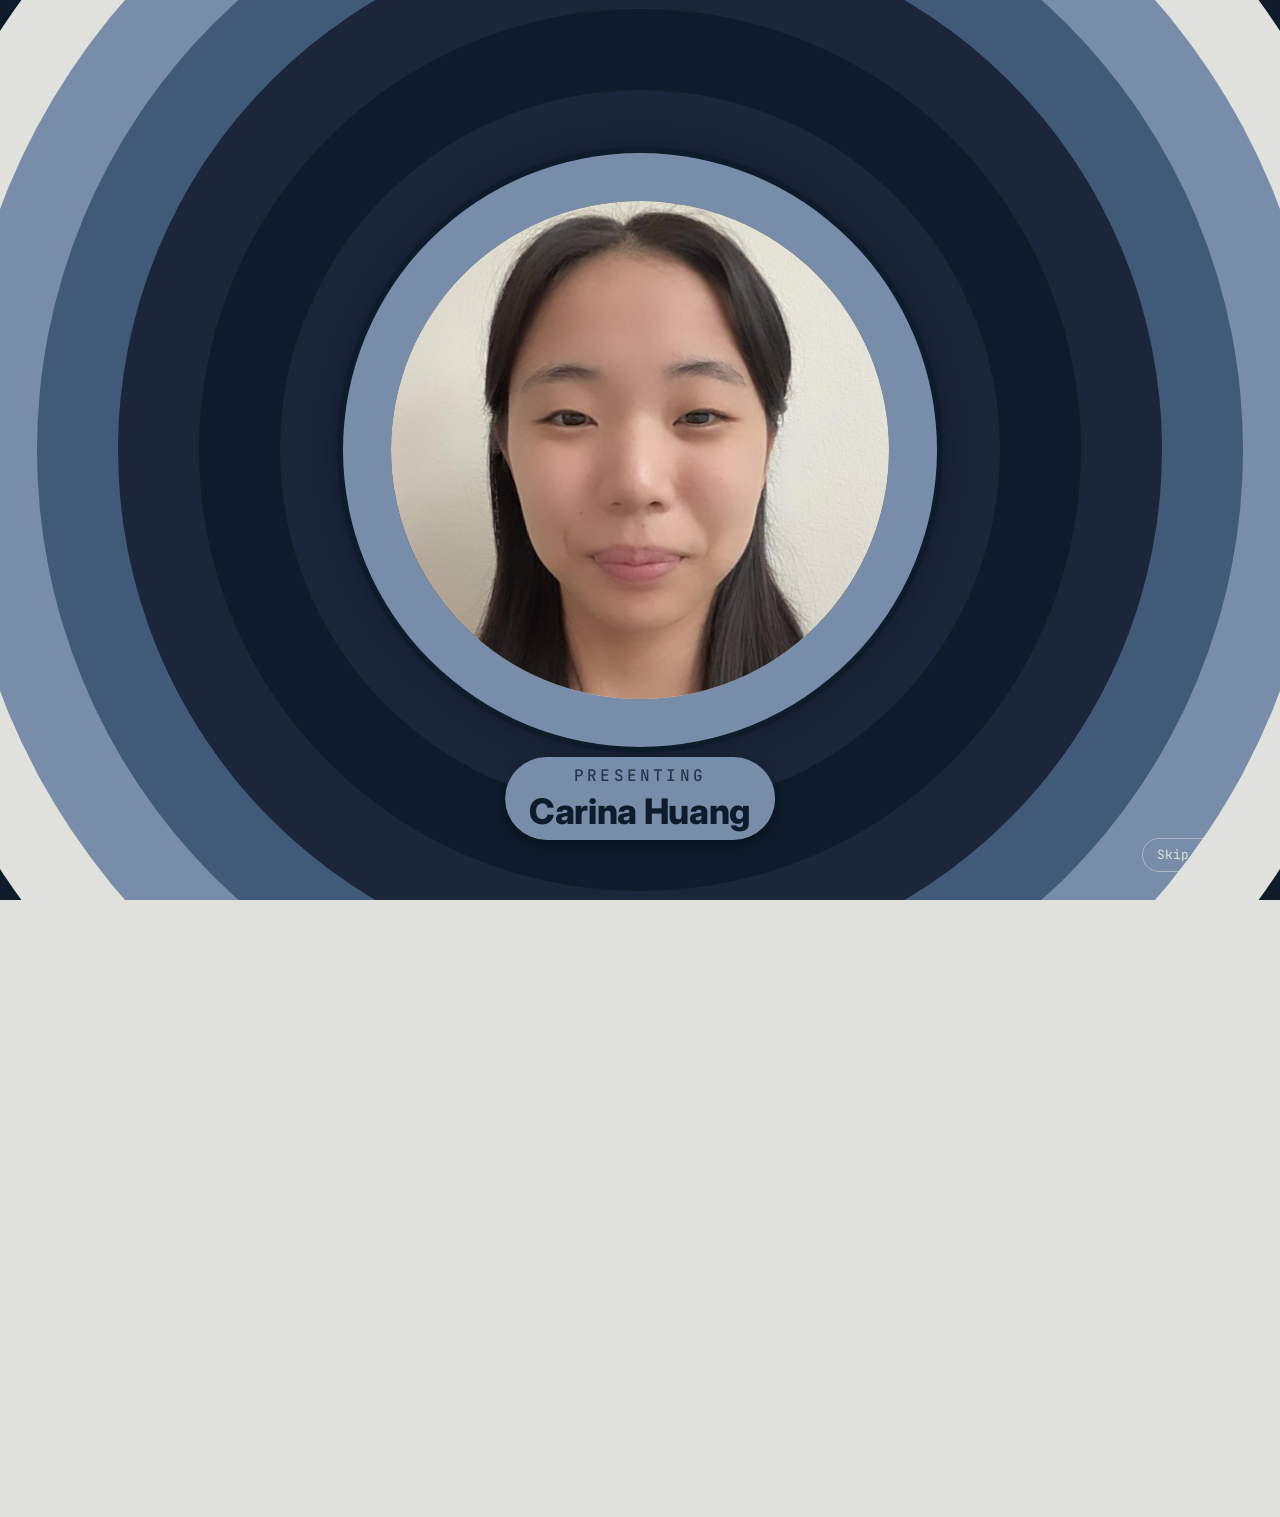
==== index.html @ cc6ed339 "updated content" ====
<!doctype html>
<html lang="en">
<head>
  <meta charset="UTF-8" />
  <meta name="viewport" content="width=device-width, initial-scale=1.0" />
  <title>Carina Huang - Portfolio</title>
  <meta name="description" content="Personal site of Your Name." />

  <!-- Display (intro banner only): Bungee · Body & site headings: Inter · Utility: JetBrains Mono -->
  <link rel="preconnect" href="https://fonts.googleapis.com" />
  <link rel="preconnect" href="https://fonts.gstatic.com" crossorigin />
  <link
    href="https://fonts.googleapis.com/css2?family=Bungee&family=Inter:wght@400;500;600;700;800&family=JetBrains+Mono:wght@400;500&display=swap"
    rel="stylesheet"
  />

  <link rel="stylesheet" href="style.css" />
</head>
<body>

  <!-- ============================================================
       INTRO: concentric "bullseye" rings converge on a center
       circle, your photo appears inside it, then the whole thing
       irises open into the site underneath.
       ============================================================ -->
  <div id="intro" class="intro" role="presentation">
    <div class="zoom-stage">
      <div class="rings" aria-hidden="true">
        <span class="ring ring--extra-8"></span>
        <span class="ring ring--extra-7"></span>
        <span class="ring ring--extra-6"></span>
        <span class="ring ring--extra-5"></span>
        <span class="ring ring--extra-4"></span>
        <span class="ring ring--extra-3"></span>
        <span class="ring ring--extra-2"></span>
        <span class="ring ring--extra-1"></span>
        <span class="ring ring--6"></span>
        <span class="ring ring--5"></span>
        <span class="ring ring--4"></span>
        <span class="ring ring--3"></span>
        <span class="ring ring--2"></span>
        <span class="ring ring--1"></span>

        <span class="ring ring--center">
          <span class="face-frame">
            <!-- Replace src with your own photo (square image works best).
                 If it fails to load, a placeholder silhouette shows instead. -->
            <img
              class="face-photo"
              src="images/photocard.jpg"
              alt="Portrait of Carina Huang"
              onerror="this.style.display='none'"
            />
          </span>
        </span>

        <div class="intro-banner">
          <p class="intro-eyebrow">Presenting</p>
          <h1 class="intro-name">Carina&nbsp;Huang</h1>
        </div>
      </div>
    </div>

    <button type="button" id="skipIntro" class="intro-skip">Skip intro</button>
  </div>

  <!-- ============================================================
       SITE: swap in your real content below.
       ============================================================ -->
  <main id="site" class="site" inert>

    <div class="header-wrap">
      <div class="starfield" aria-hidden="true"></div>

      <header class="nav">
        <span class="nav-mark">CH</span>
        <nav aria-label="Primary">
          <a href="#about">About</a>
          <a href="#skills">Skills</a>
          <a href="#hobbies">Hobbies</a>
          <a href="#links">Links</a>
        </nav>
      </header>

      <section class="hero">
        <p class="hero-eyebrow">Hi, I'm</p>
        <h1 class="hero-name">Carina Huang</h1>
        <p class="hero-tagline">Software developer by profession, badminton player by passion</p>
      </section>
    </div>

    <section id="about" class="about">
      <h2 class="section-title">About</h2>
      <p>
        I'm Carina Huang, born and raised in California to immigrant parents whose hard work and sacrifice continue to 
        drive everything I do. Following in the footsteps of my two older sisters, I'm determined to make their efforts 
        worth it.
      </p>
      <p>
        I'm drawn to computer science for the problem solving, that moment when code finally clicks after hours of 
        debugging, and the satisfaction of building something from nothing. It's a field that constantly teaches me not 
        just technical skills, but patience and resilience, and I'm always looking for hands on experience and new 
        opportunities to keep growing.
      </p>
    </section>

    <section id="skills" class="skills">
      <h2 class="section-title">Technical Skills</h2>
      <div class="card-grid">
        <article class="card">
          <h3>Programming</h3>
          <p>Python, Java, JavaScript C, HTML, CSS</p>
        </article>
        <article class="card">
          <h3>Frameworks &amp; Tools</h3>
          <p> Microsoft 365, VS Code, Git, GitHub, Figma</p>
        </article>
        <article class="card">
          <h3>Technical</h3>
          <p>UI/UX, Systems Programming (Command Prompt), Data Structures and Algorithms, AI-assisted development</p>
        </article>
      </div>
    </section>

    <section id="hobbies" class="hobbies">
      <h2 class="section-title">Hobbies</h2>
      <div class="card-grid">
        <article class="card">
          <h3>Badminton</h3>
          <p>12+ years on the court; once ranked nationally, still love the game</p>
        </article>
        <article class="card">
          <h3>Fitness</h3>
          <p>Lifting, sweating, and slowly becoming the strongest version of myself</p>
        </article>
        <article class="card">
          <h3>Video Games</h3>
          <p>My go-to way to unwind and stay connected with friends</p>
        </article>
        <article class="card">
          <h3>Food</h3>
          <p>Always down to try the spot with the line out the door</p>
        </article>
      </div>
    </section>

    <section id="links" class="links">
      <h2 class="section-title">Links</h2>
      <div class="contact-links">
        <a href="links/Carina Huang Resume.pdf" target="_blank" rel="noopener noreferrer">Resume</a>
        <a href="https://www.linkedin.com/in/carina-huang-32978a382/" target="_blank" rel="noopener noreferrer">LinkedIn</a>
        <a href="https://github.com/carinajhh" target="_blank" rel="noopener noreferrer">GitHub</a>
        <a href="mailto:carinahuang06@gmail.com">carinahuang06@gmail.com</a>
      </div>
    </section>

    <footer class="site-footer">
      <span>&copy; 2026 Carina Huang</span>
      <button type="button" id="replayIntro" class="replay-btn">Watch the intro again</button>
    </footer>

  </main>

  <script src="script.js"></script>
</body>
</html>
---- style.css ----
/* =================================================================
   TOKENS
   ================================================================= */
:root {
  /* palette 1 — ink black to alabaster grey */
  --paper: #e0e1dd;
  --ink: #0d1b2a;
  --navy: #1b263b;
  --cream-ring: #e0e1dd;
  --marquee-red: #415a77;
  --gold: #778da9;
  --gold-bright: #778da9;
  --teal: #415a77;
  --teal-dim: #1b263b;

  /* type */
  --font-display: "Bungee", system-ui, sans-serif;
  --font-body: "Inter", system-ui, -apple-system, sans-serif;
  --font-mono: "JetBrains Mono", ui-monospace, monospace;

  /* motion */
  --ease-pop: cubic-bezier(0.22, 1.4, 0.36, 1);
  --ease-smooth: cubic-bezier(0.65, 0, 0.35, 1);
  --ease-zoom: cubic-bezier(0.13, 0.7, 0.1, 1);

  /* intro sizing */
  --rings-box: 98vmin;
  --photo-size: clamp(360px, 66vmin, 640px);
}

* {
  box-sizing: border-box;
}

html {
  scroll-behavior: smooth;
}

body {
  margin: 0;
  background: var(--paper);
  color: var(--ink);
  font-family: var(--font-body);
}

a {
  color: var(--teal);
}

a:focus-visible,
button:focus-visible {
  outline: 3px solid var(--gold-bright);
  outline-offset: 3px;
}

/* =================================================================
   INTRO — concentric rings converge, then iris-wipe into the site
   ================================================================= */
.intro {
  position: fixed;
  inset: 0;
  z-index: 100;
  display: flex;
  align-items: center;
  justify-content: center;
  background: var(--ink);
  overflow: hidden;
}

.rings {
  position: relative;
  width: var(--rings-box);
  height: var(--rings-box);
  display: flex;
  align-items: center;
  justify-content: center;
}

.ring {
  position: absolute;
  border-radius: 50%;
}

/* six rings, largest to smallest, cycling through all five palette
   colors rather than alternating just two. Sized in vmin (not vmax)
   so the outer ring always stays fully inscribed in the viewport,
   on any aspect ratio. */
.ring--6 { width: var(--rings-box); height: var(--rings-box); background: var(--ink); }
.ring--5 { width: 80vmin; height: 80vmin; background: var(--navy); }
.ring--4 { width: 62vmin; height: 62vmin; background: var(--marquee-red); }
.ring--3 { width: 44vmin; height: 44vmin; background: var(--gold); }
.ring--2 { width: 27vmin; height: 27vmin; background: var(--paper); }
.ring--1 { width: 15vmin; height: 15vmin; background: var(--ink); }

/* extra rings, growing outward beyond ring--6 — hidden until the
   main zoom lands, then pop in one after another moving further and
   further out until they reach the edges of the screen, each with
   the bouncy overshoot from the original design */
.ring--extra-1 { width: 116vmin; height: 116vmin; background: var(--navy); }
.ring--extra-2 { width: 134vmin; height: 134vmin; background: var(--marquee-red); }
.ring--extra-3 { width: 152vmin; height: 152vmin; background: var(--gold); }
.ring--extra-4 { width: 170vmin; height: 170vmin; background: var(--paper); }
.ring--extra-5 { width: 188vmin; height: 188vmin; background: var(--ink); }
.ring--extra-6 { width: 206vmin; height: 206vmin; background: var(--navy); }
.ring--extra-7 { width: 224vmin; height: 224vmin; background: var(--marquee-red); }
.ring--extra-8 { width: 242vmin; height: 242vmin; background: var(--gold); }

.ring--extra-1,
.ring--extra-2,
.ring--extra-3,
.ring--extra-4,
.ring--extra-5,
.ring--extra-6,
.ring--extra-7,
.ring--extra-8 {
  transform: scale(0);
  opacity: 0;
}

.intro.is-playing .ring--extra-1 { animation: ring-pop 0.5s var(--ease-pop) forwards; animation-delay: 1.2s; }
.intro.is-playing .ring--extra-2 { animation: ring-pop 0.5s var(--ease-pop) forwards; animation-delay: 1.35s; }
.intro.is-playing .ring--extra-3 { animation: ring-pop 0.5s var(--ease-pop) forwards; animation-delay: 1.5s; }
.intro.is-playing .ring--extra-4 { animation: ring-pop 0.5s var(--ease-pop) forwards; animation-delay: 1.65s; }
.intro.is-playing .ring--extra-5 { animation: ring-pop 0.5s var(--ease-pop) forwards; animation-delay: 1.8s; }
.intro.is-playing .ring--extra-6 { animation: ring-pop 0.5s var(--ease-pop) forwards; animation-delay: 1.95s; }
.intro.is-playing .ring--extra-7 { animation: ring-pop 0.5s var(--ease-pop) forwards; animation-delay: 2.1s; }
.intro.is-playing .ring--extra-8 { animation: ring-pop 0.5s var(--ease-pop) forwards; animation-delay: 2.25s; }

@keyframes ring-pop {
  0%   { transform: scale(0);    opacity: 0; }
  60%  { transform: scale(1.06); opacity: 1; }
  100% { transform: scale(1);    opacity: 1; }
}

.ring--center {
  width: var(--photo-size);
  height: var(--photo-size);
  background: var(--gold);
  display: flex;
  align-items: center;
  justify-content: center;
  box-shadow: 0 0 0 6px var(--ink), 0 0 40px rgba(0, 0, 0, 0.4);
}

.face-frame {
  width: 84%;
  height: 84%;
  border-radius: 50%;
  overflow: hidden;
  background: var(--navy);
  display: flex;
  align-items: center;
  justify-content: center;
  /* fallback silhouette, shown if the photo fails to load */
  background-image: radial-gradient(circle at 50% 38%, var(--paper) 0 15%, transparent 16%),
    radial-gradient(ellipse 34% 22% at 50% 92%, var(--paper) 0 100%, transparent 100%);
  background-repeat: no-repeat;
}

.face-photo {
  width: 100%;
  height: 100%;
  object-fit: cover;
  object-position: 50% 0%;
}

/* the whole stage — rings, photo, and text — zooms in together as
   one rigid unit, like the Warner Bros. shield: it grows slowly at
   first, then rushes toward the viewer with accelerating speed, and
   comes to a clean, decisive stop — no bounce, no overshoot. */
.zoom-stage {
  position: relative;
  z-index: 1;
  transform: scale(0.01);
  opacity: 0;
}

.intro.is-playing .zoom-stage {
  animation: stage-zoom 1.2s linear forwards;
}

@keyframes stage-zoom {
  0%   { transform: scale(0.01); opacity: 0; }
  8%   { opacity: 1; }
  45%  { transform: scale(0.06); }
  70%  { transform: scale(0.22); }
  85%  { transform: scale(0.55); }
  95%  { transform: scale(0.92); }
  100% { transform: scale(1); opacity: 1; }
}

.intro-banner {
  position: absolute;
  top: calc(50% + (var(--photo-size) / 2) + 0.6rem);
  left: 50%;
  transform: translateX(-50%);
  z-index: 2;
  text-align: center;
  white-space: nowrap;
  background: var(--gold);
  padding: 0.55em 1.5em;
  border-radius: 999px;
  box-shadow: 0 4px 14px rgba(0, 0, 0, 0.35);
}

.intro-eyebrow {
  margin: 0 0 0.2em;
  font-family: var(--font-mono);
  font-weight: 500;
  font-size: 1rem;
  letter-spacing: 0.2em;
  text-transform: uppercase;
  color: var(--ink);
  opacity: 0.75;
}

.intro-name {
  margin: 0;
  font-family: var(--font-body);
  font-weight: 800;
  font-size: clamp(1.3rem, 3.8vw, 2.2rem);
  color: var(--ink);
  letter-spacing: -0.01em;
}

.intro-skip {
  position: absolute;
  bottom: 1.75rem;
  right: 1.75rem;
  z-index: 3;
  padding: 0.6em 1.1em;
  background: transparent;
  border: 1px solid rgba(224, 225, 221, 0.5);
  border-radius: 999px;
  color: var(--paper);
  font-family: var(--font-mono);
  font-size: 0.8rem;
  cursor: pointer;
}

.intro-skip:hover {
  border-color: var(--paper);
}

/* the exit: whole intro stage scales up and fades, revealing the
   iris-wiped site beneath it */
.intro.is-exiting {
  animation: intro-exit 0.7s var(--ease-smooth) forwards;
  pointer-events: none;
}

@keyframes intro-exit {
  0%   { opacity: 1; transform: scale(1); }
  100% { opacity: 0; transform: scale(1.15); }
}

.intro.is-done {
  display: none;
}

/* =================================================================
   SITE — revealed via circular clip-path in sync with the intro exit
   ================================================================= */
.site {
  position: relative;
  z-index: 1;
  clip-path: circle(0% at 50% 50%);
}

.site.is-revealed {
  clip-path: circle(150% at 50% 50%);
  transition: clip-path 0.9s var(--ease-smooth);
}

.header-wrap {
  position: relative;
  overflow: hidden;
  display: flex;
  flex-direction: column;
}

.nav {
  display: flex;
  align-items: center;
  justify-content: space-between;
  padding: 1.5rem clamp(1.25rem, 5vw, 4rem);
}

.nav-mark {
  font-family: var(--font-display);
  font-size: 1rem;
  color: var(--navy);
}

.nav nav {
  display: flex;
  gap: 1.75rem;
}

.nav a {
  color: var(--ink);
  text-decoration: none;
  font-family: var(--font-mono);
  font-size: 0.85rem;
  letter-spacing: 0.04em;
}

.nav a:hover {
  color: var(--teal);
  text-decoration: underline;
}

.hero {
  flex: 1;
  display: flex;
  flex-direction: column;
  justify-content: center;
  padding: 2rem clamp(1.25rem, 5vw, 4rem) 4rem;
  max-width: 46rem;
}

.hero-eyebrow {
  margin: 0 0 0.25em;
  font-family: var(--font-mono);
  font-size: 0.85rem;
  letter-spacing: 0.25em;
  text-transform: uppercase;
  color: var(--teal);
}

.hero-name {
  margin: 0 0 0.3em;
  font-family: var(--font-body);
  font-weight: 800;
  letter-spacing: -0.02em;
  font-size: clamp(2.2rem, 7vw, 4rem);
  line-height: 1.05;
  color: var(--ink);
}

.hero-tagline {
  margin: 0;
  font-size: 1.15rem;
  color: var(--ink);
  opacity: 0.85;
  border-left: 3px solid var(--gold);
  padding-left: 0.85rem;
}

.section-title {
  font-family: var(--font-body);
  font-weight: 700;
  letter-spacing: -0.01em;
  font-size: 1.4rem;
  margin: 0 0 1.25rem;
}

.links .section-title { color: var(--navy); }
.skills .section-title { color: var(--marquee-red); }
.about .section-title { color: var(--gold); }
.hobbies .section-title { color: var(--navy); }

.links,
.skills,
.about,
.hobbies {
  padding: 3rem clamp(1.25rem, 5vw, 4rem);
  border-top: 1px solid rgba(13, 27, 42, 0.1);
}

.card-grid {
  display: grid;
  grid-template-columns: repeat(auto-fit, minmax(220px, 1fr));
  gap: 1.25rem;
}

.card {
  padding: 1.5rem;
  background: var(--paper);
  border: 1px solid rgba(13, 27, 42, 0.1);
  border-top: 3px solid var(--navy);
  border-radius: 0.5rem;
}

.card:nth-child(2) { border-top-color: var(--marquee-red); }
.card:nth-child(3) { border-top-color: var(--gold); }

.card h3 {
  margin: 0 0 0.5em;
  font-family: var(--font-body);
  font-weight: 600;
}

.card p {
  margin: 0;
  font-size: 0.95rem;
  opacity: 0.8;
}

.about p {
  max-width: 42rem;
  font-size: 1.05rem;
  line-height: 1.6;
}

.contact-links {
  display: flex;
  flex-wrap: wrap;
  gap: 1.5rem;
  font-family: var(--font-mono);
  font-size: 0.95rem;
}

.site-footer {
  display: flex;
  align-items: center;
  justify-content: space-between;
  padding: 1.5rem clamp(1.25rem, 5vw, 4rem) 2.5rem;
  font-family: var(--font-mono);
  font-size: 0.8rem;
  opacity: 0.7;
}

/* subtle twinkling accent behind the header/hero area only —
   absolutely positioned within .header-wrap (not fixed to the
   viewport), so it stays confined to that section and scrolls away
   with it, rather than following the rest of the page */
.starfield {
  position: absolute;
  inset: 0;
  pointer-events: none;
  overflow: hidden;
  z-index: -1;
  -webkit-mask-image: linear-gradient(
    to bottom,
    transparent 0%,
    black 8%,
    black 88%,
    transparent 100%
  );
  mask-image: linear-gradient(
    to bottom,
    transparent 0%,
    black 8%,
    black 88%,
    transparent 100%
  );
}

.star {
  position: absolute;
  clip-path: polygon(
    50% 0%, 63% 38%, 100% 50%, 63% 62%,
    50% 100%, 38% 62%, 0% 50%, 38% 38%
  );
  animation: twinkle 3.4s ease-in-out infinite;
}

@keyframes twinkle {
  0%, 100% { opacity: 0.12; transform: scale(0.75); }
  50%      { opacity: 0.85; transform: scale(1.15); }
}

@media (prefers-reduced-motion: reduce) {
  .star {
    animation: none;
    opacity: 0.35;
  }
}

.replay-btn {
  background: none;
  border: 1px solid rgba(13, 27, 42, 0.3);
  border-radius: 999px;
  padding: 0.5em 1em;
  font-family: var(--font-mono);
  font-size: 0.75rem;
  cursor: pointer;
  color: var(--ink);
}

.replay-btn:hover {
  border-color: var(--teal);
  color: var(--teal);
}

/* =================================================================
   MOTION-REDUCED / SMALL SCREENS
   ================================================================= */
@media (prefers-reduced-motion: reduce) {
  .intro,
  .zoom-stage,
  .site {
    animation: none !important;
    transition: none !important;
  }

  .zoom-stage {
    transform: scale(1);
    opacity: 1;
  }
}

@media (max-width: 480px) {
  .intro-skip {
    bottom: 1rem;
    right: 1rem;
  }
}
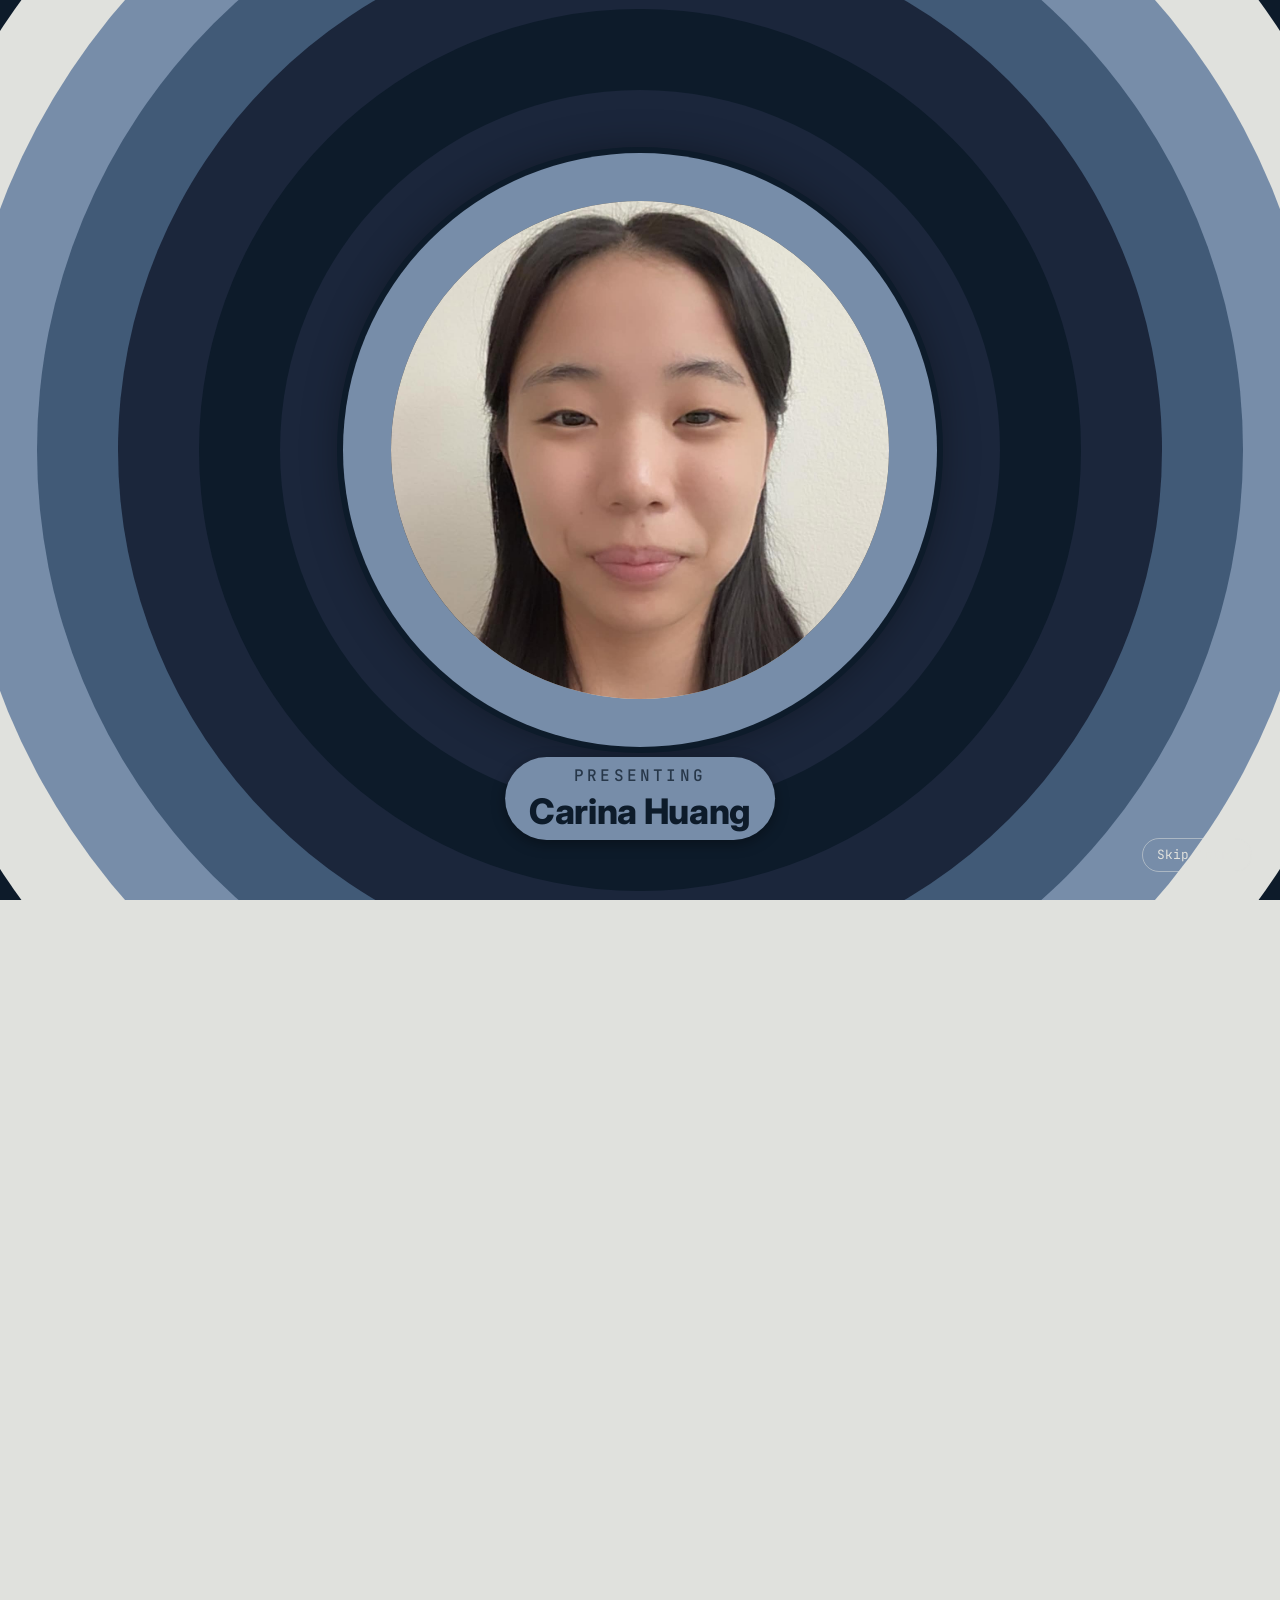
==== commit ebc6d663: "added slideshow and projects" ====
--- a/index.html
+++ b/index.html
@@ -76,6 +76,7 @@
         <span class="nav-mark">CH</span>
         <nav aria-label="Primary">
           <a href="#about">About</a>
+          <a href="#projects">Projects</a>
           <a href="#skills">Skills</a>
           <a href="#hobbies">Hobbies</a>
           <a href="#links">Links</a>
@@ -91,17 +92,101 @@
 
     <section id="about" class="about">
       <h2 class="section-title">About</h2>
-      <p>
-        I'm Carina Huang, born and raised in California to immigrant parents whose hard work and sacrifice continue to 
-        drive everything I do. Following in the footsteps of my two older sisters, I'm determined to make their efforts 
-        worth it.
-      </p>
-      <p>
-        I'm drawn to computer science for the problem solving, that moment when code finally clicks after hours of 
-        debugging, and the satisfaction of building something from nothing. It's a field that constantly teaches me not 
-        just technical skills, but patience and resilience, and I'm always looking for hands on experience and new 
-        opportunities to keep growing.
-      </p>
+      <div class="about-layout">
+        <div class="about-copy">
+          <p>
+            My name is Carina Huang, I was born and raised in California to immigrant parents whose hard work and sacrifice
+            continue to drive everything I do. Following in the footsteps of my two older sisters, I'm determined to make
+            their efforts worth it.
+          </p>
+          <p>
+            I'm drawn to computer science for the problem solving, that moment when code finally clicks after hours of
+            debugging, and the satisfaction of building something from nothing. It's a field that constantly teaches me not
+            just technical skills, but patience and resilience, and I'm always looking for new hands on experience, connections, and
+            opportunities to keep growing.
+          </p>
+        </div>
+
+        <div class="slideshow" aria-label="About me photo slideshow">
+          <img
+            class="slide-clip slide-clip--graduation"
+            src="images/graduation-cap.png"
+            alt=""
+            aria-hidden="true"
+          />
+          <img
+            class="slide-clip slide-clip--badminton"
+            src="images/badminton-clip.png"
+            alt=""
+            aria-hidden="true"
+            hidden
+          />
+          <img
+            class="slide-clip slide-clip--heart"
+            src="images/heart-clip.png"
+            alt=""
+            aria-hidden="true"
+            hidden
+          />
+          <img
+            class="slide-clip slide-clip--travel"
+            src="images/cruise-clip.png"
+            alt=""
+            aria-hidden="true"
+            hidden
+          />
+          <div class="slides" aria-live="polite">
+            <!-- Replace each placeholder with an image when you are ready, for example:
+                 <img src="images/your-photo.jpg" alt="Description of the photo" /> -->
+            <div class="slide is-active" data-slide="1">
+            <img src="images/friends.jpg" alt="Highschool friends!">
+            </div>
+            <div class="slide" data-slide="2">
+              <img src="images/badminton-photo.png" alt="Carina and her badminton teammates at a tournament" />
+            </div>
+            <div class="slide" data-slide="3">
+              <img src="images/family-photo.png" alt="Carina with her family at a dinner gathering" />
+            </div>
+            <div class="slide" data-slide="4">
+              <img src="images/cruise-photo.png" alt="Friends enjoying a cruise vacation" />
+            </div>
+            <div class="slide" data-slide="5">
+              <span class="placeholder-label">Add a picture</span>
+            </div>
+          </div>
+          <div class="slide-dots" aria-label="Choose a slide">
+            <button type="button" class="slide-dot is-active" data-slide-to="1" aria-label="Show slide 1" aria-current="true"></button>
+            <button type="button" class="slide-dot" data-slide-to="2" aria-label="Show slide 2"></button>
+            <button type="button" class="slide-dot" data-slide-to="3" aria-label="Show slide 3"></button>
+            <button type="button" class="slide-dot" data-slide-to="4" aria-label="Show slide 4"></button>
+            <button type="button" class="slide-dot" data-slide-to="5" aria-label="Show slide 5"></button>
+          </div>
+        </div>
+      </div>
+    </section>
+
+    <section id="projects" class="projects">
+      <h2 class="section-title">Projects</h2>
+      <div class="projects-layout">
+        <div class="projects-copy">
+          <p class="placeholder-kicker">Coming soon</p>
+          <h3>Things I'm building</h3>
+          <p>
+            This is a placeholder for a short introduction to my projects. I’ll add more details about the work,
+            ideas, and experiences I’m excited to share here.
+          </p>
+        </div>
+
+        <div class="project-slideshow-placeholder" aria-label="Projects slideshow placeholder">
+          <span class="project-placeholder-label">Project slideshow</span>
+          <span class="project-placeholder-note">Add project images here</span>
+          <div class="project-placeholder-dots" aria-hidden="true">
+            <span class="is-active"></span>
+            <span></span>
+            <span></span>
+          </div>
+        </div>
+      </div>
     </section>
 
     <section id="skills" class="skills">
@@ -163,4 +248,4 @@
 
   <script src="script.js"></script>
 </body>
-</html>+</html>
--- a/style.css
+++ b/style.css
@@ -359,13 +359,20 @@
 .skills .section-title { color: var(--marquee-red); }
 .about .section-title { color: var(--gold); }
 .hobbies .section-title { color: var(--navy); }
+.projects .section-title { color: var(--teal); }
 
 .links,
 .skills,
 .about,
-.hobbies {
+.hobbies,
+.projects {
   padding: 3rem clamp(1.25rem, 5vw, 4rem);
   border-top: 1px solid rgba(13, 27, 42, 0.1);
+}
+
+.about {
+  padding-top: 2rem;
+  padding-bottom: 1.5rem;
 }
 
 .card-grid {
@@ -401,6 +408,221 @@
   max-width: 42rem;
   font-size: 1.05rem;
   line-height: 1.6;
+}
+
+.about-layout {
+  display: grid;
+  grid-template-columns: minmax(0, 1.1fr) minmax(280px, 0.9fr);
+  align-items: center;
+  gap: clamp(2rem, 6vw, 5rem);
+}
+
+.about-copy p:first-child {
+  margin-top: 0;
+}
+
+.about-copy p:last-child {
+  margin-bottom: 0;
+}
+
+.about-copy {
+  transform: translateY(-1.25rem);
+}
+
+.projects-layout {
+  display: grid;
+  grid-template-columns: minmax(0, 0.9fr) minmax(280px, 1.1fr);
+  align-items: center;
+  gap: clamp(2rem, 6vw, 5rem);
+}
+
+.projects-copy {
+  max-width: 34rem;
+}
+
+.placeholder-kicker {
+  margin: 0 0 0.5rem;
+  color: var(--teal);
+  font-family: var(--font-mono);
+  font-size: 0.8rem;
+  letter-spacing: 0.12em;
+  text-transform: uppercase;
+}
+
+.projects-copy h3 {
+  margin: 0 0 0.65rem;
+  font-size: clamp(1.5rem, 3vw, 2.2rem);
+}
+
+.projects-copy p:last-child {
+  margin: 0;
+  font-size: 1.05rem;
+  line-height: 1.6;
+}
+
+.project-slideshow-placeholder {
+  display: flex;
+  min-height: 15rem;
+  align-items: center;
+  justify-content: center;
+  flex-direction: column;
+  gap: 0.75rem;
+  padding: 2rem;
+  border: 2px dashed rgba(65, 90, 119, 0.45);
+  border-radius: 0.5rem;
+  background: rgba(119, 141, 169, 0.12);
+  color: var(--navy);
+  text-align: center;
+}
+
+.project-placeholder-label {
+  font-family: var(--font-mono);
+  font-size: 0.9rem;
+  letter-spacing: 0.08em;
+  text-transform: uppercase;
+}
+
+.project-placeholder-note {
+  font-size: 0.9rem;
+  opacity: 0.7;
+}
+
+.project-placeholder-dots {
+  display: flex;
+  gap: 0.5rem;
+  margin-top: 0.5rem;
+}
+
+.project-placeholder-dots span {
+  width: 0.55rem;
+  height: 0.55rem;
+  border-radius: 50%;
+  background: rgba(13, 27, 42, 0.25);
+}
+
+.project-placeholder-dots span.is-active {
+  background: var(--marquee-red);
+  transform: scale(1.25);
+}
+
+.slideshow {
+  position: relative;
+  min-width: 0;
+  width: calc(100% - 1in);
+  justify-self: end;
+  transform: translateY(-1.25rem);
+}
+
+.slide-clip {
+  position: absolute;
+  z-index: 3;
+  top: -3rem;
+  left: -3.25rem;
+  width: 10rem;
+  height: 10rem;
+  object-fit: contain;
+  transform: rotate(-13deg);
+  filter: drop-shadow(0.2rem 0.35rem 0.2rem rgba(13, 27, 42, 0.3));
+  pointer-events: none;
+}
+
+.slide-clip--badminton {
+  top: -4.25rem;
+  width: 11rem;
+  height: 11rem;
+}
+
+.slide-clip--heart {
+  top: -2.5rem;
+  width: 8.5rem;
+  height: 8.5rem;
+}
+
+.slide-clip--travel {
+  top: -6.5rem;
+  left: -5.75rem;
+  width: 14rem;
+  height: 14rem;
+  transform: rotate(-10deg);
+}
+
+.slides {
+  position: relative;
+  aspect-ratio: 4 / 3;
+  overflow: hidden;
+  background: var(--navy);
+  border: 1px solid rgba(13, 27, 42, 0.16);
+  border-radius: 0.5rem;
+  box-shadow: 0.65rem 0.65rem 0 var(--gold);
+}
+
+.slide {
+  position: absolute;
+  inset: 0;
+  display: flex;
+  align-items: center;
+  justify-content: center;
+  padding: 2rem;
+  background:
+    linear-gradient(135deg, rgba(119, 141, 169, 0.9), rgba(27, 38, 59, 0.9)),
+    repeating-linear-gradient(45deg, transparent 0 18px, rgba(224, 225, 221, 0.08) 18px 20px);
+  color: var(--paper);
+  opacity: 0;
+  transform: translateX(8%);
+  transition: opacity 0.35s ease, transform 0.35s ease;
+  pointer-events: none;
+  cursor: pointer;
+}
+
+.slide:nth-child(2) { background-color: var(--marquee-red); }
+.slide:nth-child(3) { background-color: var(--teal-dim); }
+.slide:nth-child(4) { background-color: var(--gold); }
+.slide:nth-child(5) { background-color: var(--navy); }
+
+.slide.is-active {
+  opacity: 1;
+  transform: translateX(0);
+  pointer-events: auto;
+}
+
+.slide img {
+  width: 100%;
+  height: 100%;
+  object-fit: cover;
+}
+
+.placeholder-label {
+  border: 1px dashed rgba(224, 225, 221, 0.65);
+  padding: 0.75rem 1rem;
+  font-family: var(--font-mono);
+  font-size: 0.8rem;
+  letter-spacing: 0.08em;
+  text-transform: uppercase;
+}
+
+.slide-dots {
+  display: flex;
+  justify-content: center;
+  gap: 0.5rem;
+  margin-top: 1rem;
+}
+
+.slide-dot {
+  cursor: pointer;
+}
+
+.slide-dot {
+  width: 0.55rem;
+  height: 0.55rem;
+  padding: 0;
+  border: 0;
+  border-radius: 50%;
+  background: rgba(13, 27, 42, 0.28);
+}
+
+.slide-dot.is-active {
+  background: var(--marquee-red);
+  transform: scale(1.25);
 }
 
 .contact-links {
@@ -506,4 +728,52 @@
     bottom: 1rem;
     right: 1rem;
   }
-}+}
+
+@media (max-width: 760px) {
+  .about-layout {
+    grid-template-columns: 1fr;
+    gap: 2.5rem;
+  }
+
+  .projects-layout {
+    grid-template-columns: 1fr;
+    gap: 2rem;
+  }
+
+  .slideshow {
+    width: 100%;
+    max-width: 34rem;
+    transform: translateY(-0.5rem);
+  }
+
+  .slide-clip {
+    top: -2rem;
+    left: -2rem;
+    width: 8rem;
+    height: 8rem;
+  }
+
+  .slide-clip--badminton {
+    top: -2.75rem;
+    width: 9rem;
+    height: 9rem;
+  }
+
+  .slide-clip--heart {
+    top: -1.75rem;
+    width: 7rem;
+    height: 7rem;
+  }
+
+  .slide-clip--travel {
+    top: -4.5rem;
+    left: -4.25rem;
+    width: 11rem;
+    height: 11rem;
+  }
+
+  .about-copy {
+    transform: translateY(-0.5rem);
+  }
+}
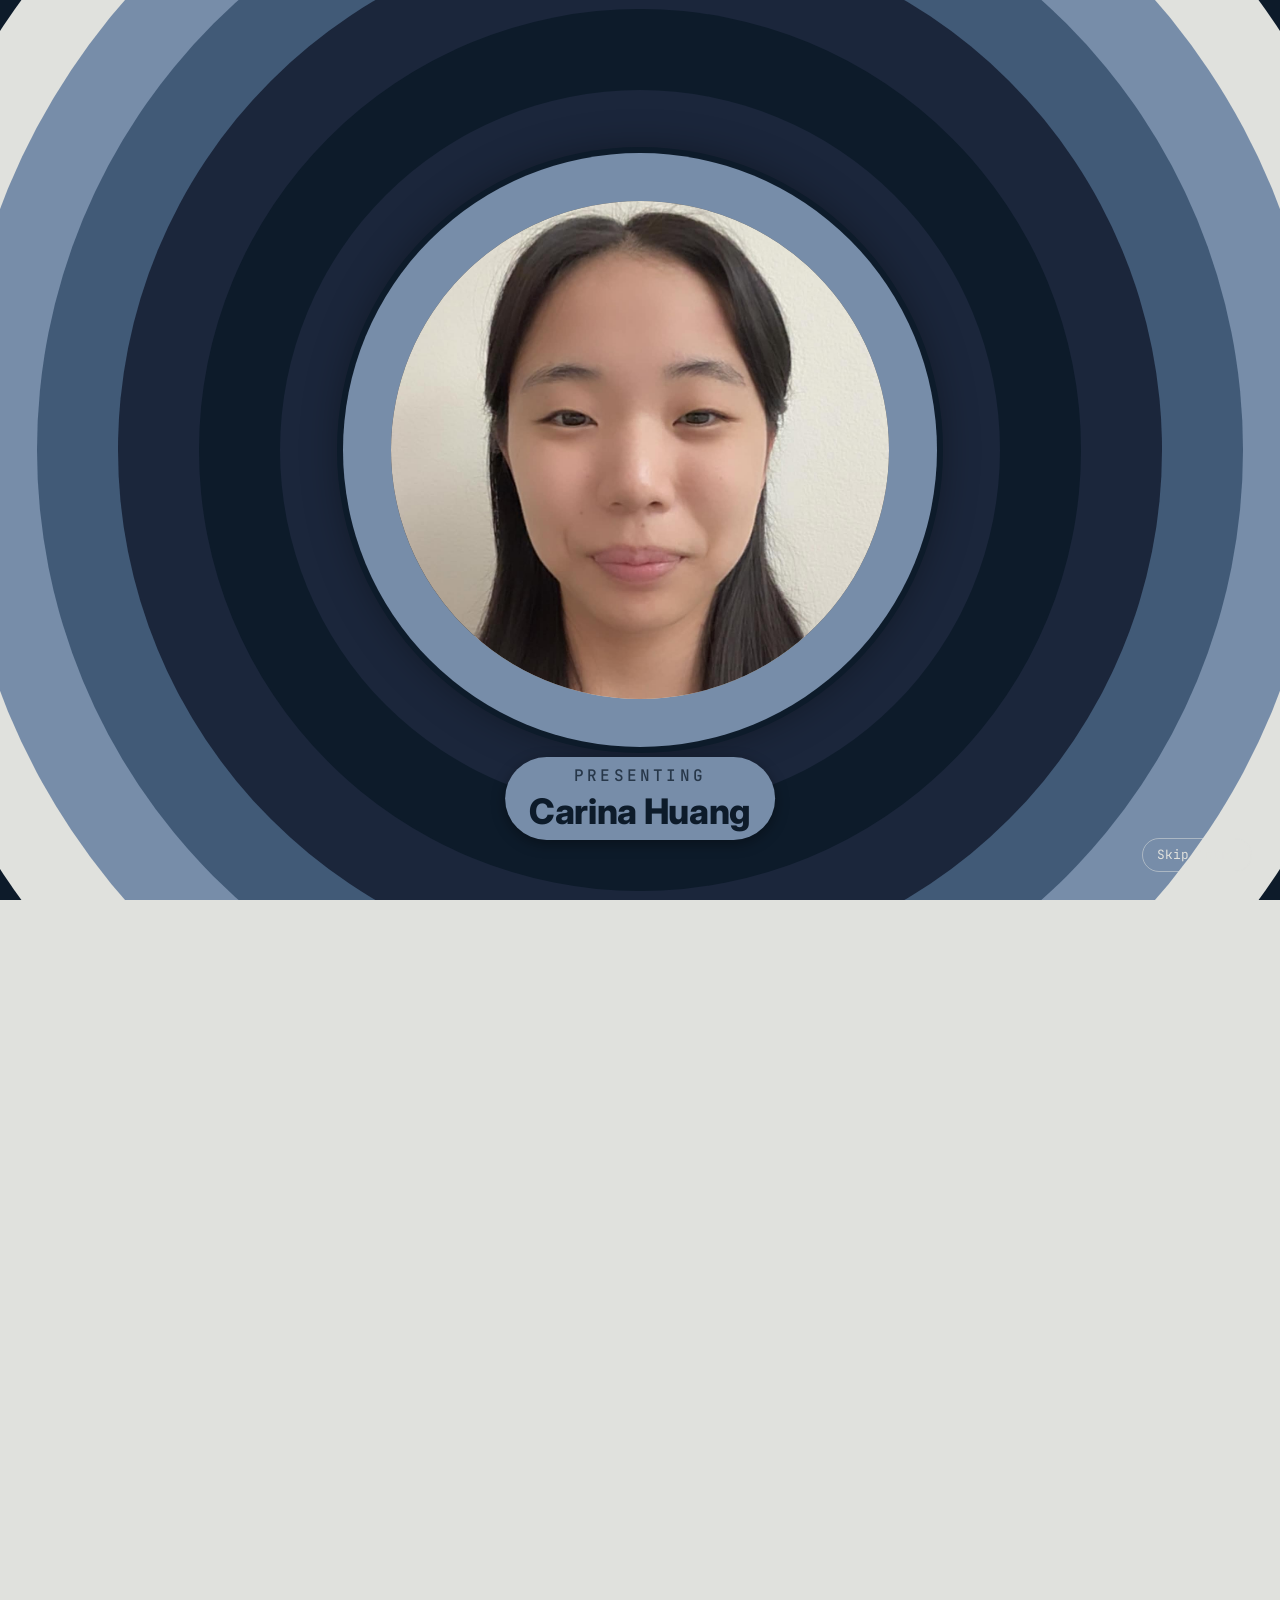
==== commit a9aceb84: "Added a slideshow indicator" ====
--- a/index.html
+++ b/index.html
@@ -161,6 +161,10 @@
             <button type="button" class="slide-dot" data-slide-to="4" aria-label="Show slide 4"></button>
             <button type="button" class="slide-dot" data-slide-to="5" aria-label="Show slide 5"></button>
           </div>
+          <p class="slide-hint">
+            <span class="slide-hint-arrow" aria-hidden="true">↗</span>
+            Click on the slide to see more!
+          </p>
         </div>
       </div>
     </section>
--- a/style.css
+++ b/style.css
@@ -623,6 +623,31 @@
 .slide-dot.is-active {
   background: var(--marquee-red);
   transform: scale(1.25);
+}
+
+.slide-hint {
+  display: flex;
+  align-items: center;
+  justify-content: center;
+  gap: 0.45rem;
+  margin: 0.8rem 0 0;
+  color: var(--teal-dim);
+  font-family: var(--font-mono);
+  font-size: 0.72rem;
+  letter-spacing: 0.03em;
+  text-align: center;
+}
+
+.slide-hint-arrow {
+  display: inline-block;
+  color: var(--marquee-red);
+  font-size: 1.6rem;
+  animation: hint-nudge 1.4s ease-in-out infinite;
+}
+
+@keyframes hint-nudge {
+  0%, 100% { transform: translate(0, 0); }
+  50% { transform: translate(0.18rem, -0.18rem); }
 }
 
 .contact-links {
@@ -688,6 +713,10 @@
     animation: none;
     opacity: 0.35;
   }
+
+  .slide-hint-arrow {
+    animation: none;
+  }
 }
 
 .replay-btn {
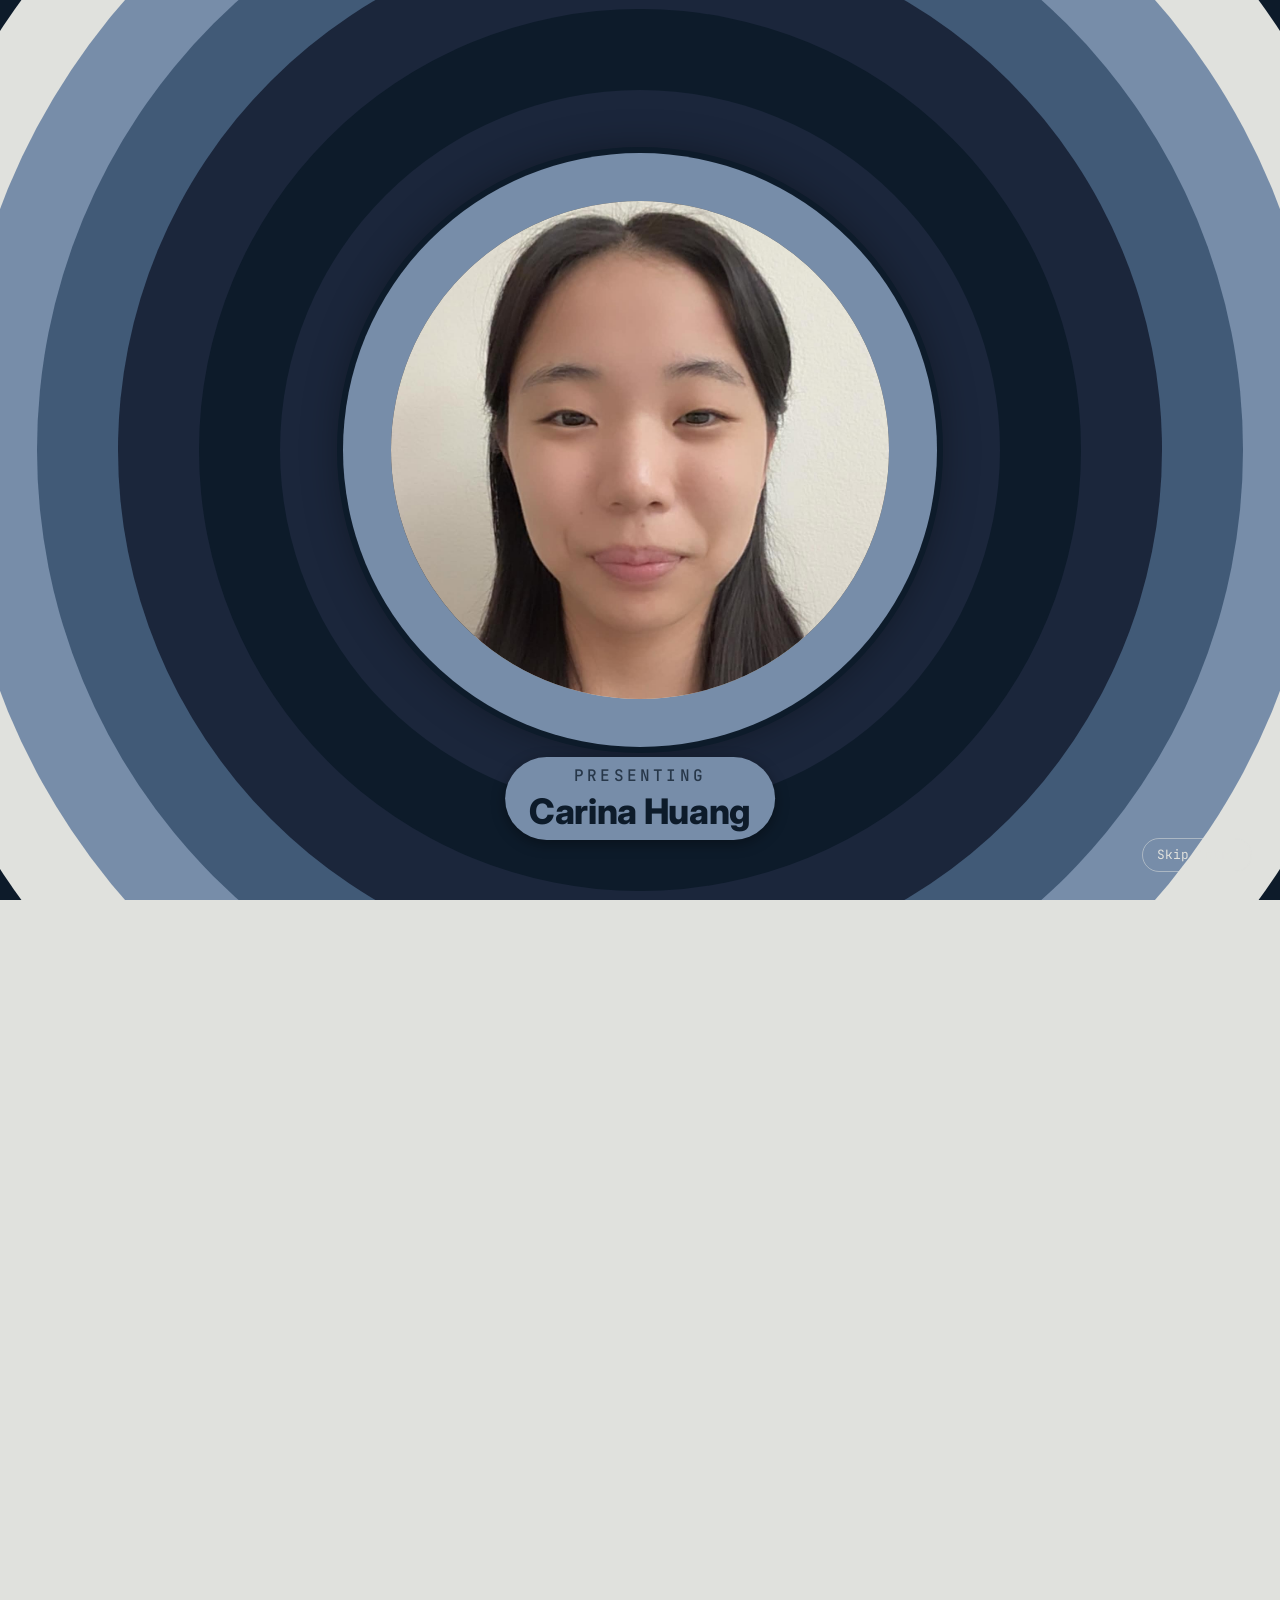
==== commit 1e6c4fa4: "project showcase" ====
--- a/index.html
+++ b/index.html
@@ -100,10 +100,10 @@
             their efforts worth it.
           </p>
           <p>
-            I'm drawn to computer science for the problem solving, that moment when code finally clicks after hours of
-            debugging, and the satisfaction of building something from nothing. It's a field that constantly teaches me not
-            just technical skills, but patience and resilience, and I'm always looking for new hands on experience, connections, and
-            opportunities to keep growing.
+            I'm drawn to computer science for the problem solving and the satisfaction of bringing projects to reality. 
+            Nothing feels better than the moment code finally clicks after hours of debugging, and that sense of accomplishment 
+            keeps me motivated. The hurdles along the way have taught me patience and resilience alongside technical skills, and 
+            I'm always looking for new hands-on experience, connections, and opportunities to keep growing.
           </p>
         </div>
 
@@ -150,16 +150,12 @@
             <div class="slide" data-slide="4">
               <img src="images/cruise-photo.png" alt="Friends enjoying a cruise vacation" />
             </div>
-            <div class="slide" data-slide="5">
-              <span class="placeholder-label">Add a picture</span>
-            </div>
           </div>
           <div class="slide-dots" aria-label="Choose a slide">
             <button type="button" class="slide-dot is-active" data-slide-to="1" aria-label="Show slide 1" aria-current="true"></button>
             <button type="button" class="slide-dot" data-slide-to="2" aria-label="Show slide 2"></button>
             <button type="button" class="slide-dot" data-slide-to="3" aria-label="Show slide 3"></button>
             <button type="button" class="slide-dot" data-slide-to="4" aria-label="Show slide 4"></button>
-            <button type="button" class="slide-dot" data-slide-to="5" aria-label="Show slide 5"></button>
           </div>
           <p class="slide-hint">
             <span class="slide-hint-arrow" aria-hidden="true">↗</span>
@@ -173,21 +169,52 @@
       <h2 class="section-title">Projects</h2>
       <div class="projects-layout">
         <div class="projects-copy">
-          <p class="placeholder-kicker">Coming soon</p>
-          <h3>Things I'm building</h3>
+          <p class="placeholder-kicker">Featured project</p>
+          <h3>YogaFlow</h3>
           <p>
-            This is a placeholder for a short introduction to my projects. I’ll add more details about the work,
-            ideas, and experiences I’m excited to share here.
-          </p>
-        </div>
-
-        <div class="project-slideshow-placeholder" aria-label="Projects slideshow placeholder">
-          <span class="project-placeholder-label">Project slideshow</span>
-          <span class="project-placeholder-note">Add project images here</span>
-          <div class="project-placeholder-dots" aria-hidden="true">
-            <span class="is-active"></span>
-            <span></span>
-            <span></span>
+            YogaFlow is an interactive yoga app that uses real-time body tracking to guide users through a session.
+            It compares a user’s pose to a reference, provides live match feedback, and supports Easy, Medium, and
+            Hard modes before transitioning into a guided meditation cooldown.
+          </p>
+          <div class="project-skills" aria-label="YogaFlow technologies and tools">
+            <span>MediaPipe</span>
+            <span>Python</span>
+            <span>React</span>
+            <span>TypeScript</span>
+            <span>Next.js</span>
+            <span>Node.js</span>
+            <span>Tailwind CSS</span>
+            <span>Cursor</span>
+            <span>v0</span>
+            <span>ChatGPT</span>
+          </div>
+        </div>
+
+        <div class="project-slideshow" aria-label="Projects slideshow">
+          <div class="project-slides" aria-live="polite">
+            <a
+              class="project-slide project-slide--image is-active"
+              href="https://v0-yoga-pose-helper-app.vercel.app/"
+              target="_blank"
+              rel="noopener noreferrer"
+              aria-label="Open YogaFlow project"
+            >
+              <img src="images/yogaflow-thumbnail.png" alt="YogaFlow guided yoga pose helper project" />
+              <span class="project-slide-caption">Open YogaFlow ↗</span>
+            </a>
+            <div class="project-slide" data-project-slide="2">
+              <span class="project-placeholder-label">Next project</span>
+              <span class="project-placeholder-note">Add another project here</span>
+            </div>
+            <div class="project-slide" data-project-slide="3">
+              <span class="project-placeholder-label">Next project</span>
+              <span class="project-placeholder-note">Add another project here</span>
+            </div>
+          </div>
+          <div class="project-placeholder-dots" aria-label="Choose a project">
+            <button type="button" class="project-dot is-active" data-project-slide-to="1" aria-label="Show YogaFlow project" aria-current="true"></button>
+            <button type="button" class="project-dot" data-project-slide-to="2" aria-label="Show second project"></button>
+            <button type="button" class="project-dot" data-project-slide-to="3" aria-label="Show third project"></button>
           </div>
         </div>
       </div>
--- a/style.css
+++ b/style.css
@@ -460,19 +460,84 @@
   line-height: 1.6;
 }
 
-.project-slideshow-placeholder {
-  display: flex;
-  min-height: 15rem;
+.project-skills {
+  display: flex;
+  flex-wrap: wrap;
+  gap: 0.5rem;
+  margin-top: 1.25rem;
+}
+
+.project-skills span {
+  padding: 0.4rem 0.7rem;
+  border: 1px solid rgba(65, 90, 119, 0.3);
+  border-radius: 999px;
+  background: rgba(119, 141, 169, 0.14);
+  color: var(--navy);
+  font-family: var(--font-mono);
+  font-size: 0.7rem;
+  line-height: 1;
+}
+
+.project-slideshow {
+  min-width: 0;
+  width: 92%;
+  justify-self: end;
+}
+
+.project-slides {
+  position: relative;
+  aspect-ratio: 16 / 9;
+  overflow: hidden;
+  border: 1px solid rgba(13, 27, 42, 0.16);
+  border-radius: 0.5rem;
+  background: rgba(119, 141, 169, 0.12);
+  box-shadow: 0.65rem 0.65rem 0 var(--gold);
+}
+
+.project-slide {
+  position: absolute;
+  inset: 0;
+  display: flex;
   align-items: center;
   justify-content: center;
   flex-direction: column;
   gap: 0.75rem;
   padding: 2rem;
-  border: 2px dashed rgba(65, 90, 119, 0.45);
-  border-radius: 0.5rem;
-  background: rgba(119, 141, 169, 0.12);
   color: var(--navy);
   text-align: center;
+  opacity: 0;
+  transform: translateX(8%);
+  transition: opacity 0.35s ease, transform 0.35s ease;
+  pointer-events: none;
+}
+
+.project-slide.is-active {
+  opacity: 1;
+  transform: translateX(0);
+  pointer-events: auto;
+}
+
+.project-slide--image {
+  padding: 0;
+  background: var(--paper);
+}
+
+.project-slide--image img {
+  width: 100%;
+  height: 100%;
+  object-fit: cover;
+}
+
+.project-slide-caption {
+  position: absolute;
+  right: 1rem;
+  bottom: 1rem;
+  padding: 0.55rem 0.8rem;
+  border-radius: 999px;
+  background: rgba(13, 27, 42, 0.82);
+  color: var(--paper);
+  font-family: var(--font-mono);
+  font-size: 0.75rem;
 }
 
 .project-placeholder-label {
@@ -489,18 +554,22 @@
 
 .project-placeholder-dots {
   display: flex;
+  justify-content: center;
   gap: 0.5rem;
-  margin-top: 0.5rem;
-}
-
-.project-placeholder-dots span {
+  margin-top: 1rem;
+}
+
+.project-dot {
   width: 0.55rem;
   height: 0.55rem;
+  padding: 0;
+  border: 0;
+  cursor: pointer;
   border-radius: 50%;
   background: rgba(13, 27, 42, 0.25);
 }
 
-.project-placeholder-dots span.is-active {
+.project-dot.is-active {
   background: var(--marquee-red);
   transform: scale(1.25);
 }
@@ -770,6 +839,10 @@
     gap: 2rem;
   }
 
+  .project-slideshow {
+    width: 100%;
+  }
+
   .slideshow {
     width: 100%;
     max-width: 34rem;
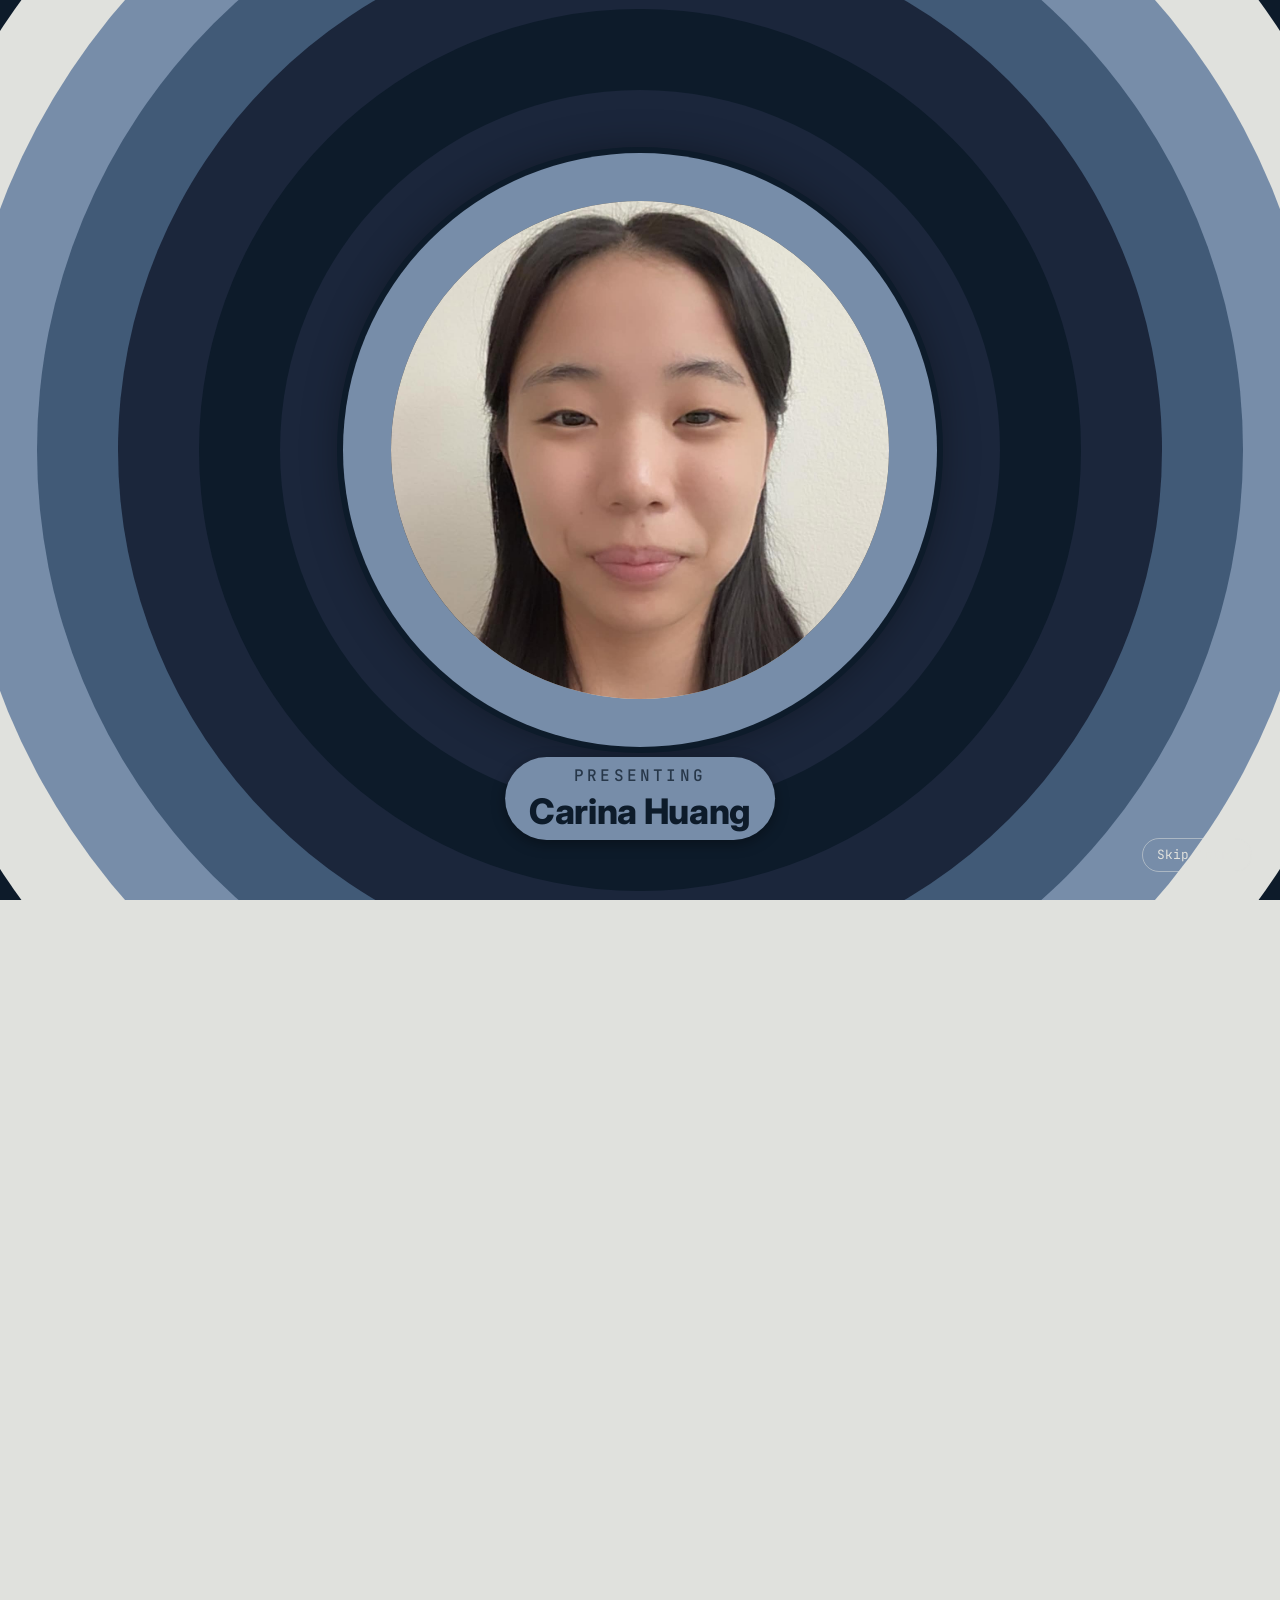
==== commit ac745e64: "new slideshow + extra fixes" ====
--- a/index.html
+++ b/index.html
@@ -89,6 +89,90 @@
         <p class="hero-tagline">Software developer by profession, badminton player by passion</p>
       </section>
     </div>
+
+    <section id="projects" class="projects">
+      <h2 class="section-title">Projects</h2>
+      <div class="projects-layout">
+        <div class="projects-copy">
+          <div class="project-copy-panel is-active" data-project-copy="1">
+            <p class="placeholder-kicker">Featured project</p>
+            <h3>Pantry Expiration Tracker</h3>
+            <p>
+              Pantry Expiration Tracker is a fridge-inspired dashboard that helps users manage food inventory and cook ingredients
+              before they expire. Its recipe backend searches TheMealDB using selected ingredients, then locally ranks results to
+              prioritize food that should be used soon. The top three recipes include match percentages, missing-ingredient labels,
+              and use-soon explanations, helping reduce food waste one delicious meal at a time.
+            </p>
+            <div class="project-skills" aria-label="Pantry Expiration Tracker technologies and tools">
+              <span>React</span>
+              <span>TypeScript</span>
+              <span>Next.js</span>
+              <span>Tailwind CSS</span>
+              <span>Vercel</span>
+              <span>TheMealDB</span>
+            </div>
+          </div>
+          <div class="project-copy-panel" data-project-copy="2" hidden>
+            <p class="placeholder-kicker">Featured project</p>
+            <h3>YogaFlow</h3>
+            <p>
+              YogaFlow is an interactive yoga app prototype that uses real-time body tracking to guide users through a session.
+              Its interface and visual theme adapt to the time of day, while pose tracking compares a user's position to a
+              reference and provides live match feedback. Easy, Medium, and Hard modes lead into a guided meditation cooldown,
+              turning each session into a small reset for both body and mind.
+            </p>
+            <div class="project-skills" aria-label="YogaFlow technologies and tools">
+              <span>MediaPipe</span>
+              <span>Python</span>
+              <span>React</span>
+              <span>TypeScript</span>
+              <span>Next.js</span>
+              <span>Node.js</span>
+              <span>Tailwind CSS</span>
+              <span>v0</span>
+            </div>
+          </div>
+        </div>
+
+        <div class="project-slideshow" aria-label="Projects slideshow">
+          <div class="project-slides" aria-live="polite">
+            <div class="project-slide project-slide--image is-active" data-project-slide="1">
+              <div class="project-media">
+                <img class="project-thumbnail" src="images/pantry-thumbnail.png" alt="Pantry Expiration Tracker project" />
+                <a
+                  class="project-slide-caption"
+                  href="https://pantry-expiration-tracker.vercel.app/"
+                  target="_blank"
+                  rel="noopener noreferrer"
+                >Open Pantry Tracker ↗</a>
+              </div>
+            </div>
+            <div class="project-slide project-slide--image" data-project-slide="2">
+              <div class="project-media">
+                <img class="project-thumbnail" src="images/yogaflow-thumbnail.png" alt="YogaFlow guided yoga pose helper project" />
+                <button type="button" class="project-video-trigger" data-youtube-id="fam5B4XaLqo">
+                  ▶ YogaFlow demo video
+                </button>
+                <a
+                  class="project-slide-caption"
+                  href="https://v0-yoga-pose-helper-app.vercel.app/"
+                  target="_blank"
+                  rel="noopener noreferrer"
+                >Open YogaFlow ↗</a>
+              </div>
+            </div>
+          </div>
+          <div class="project-placeholder-dots" aria-label="Choose a project">
+            <button type="button" class="project-dot is-active" data-project-slide-to="1" aria-label="Show Pantry Expiration Tracker project" aria-current="true"></button>
+            <button type="button" class="project-dot" data-project-slide-to="2" aria-label="Show YogaFlow project"></button>
+          </div>
+          <p class="slide-hint project-slide-hint">
+            <span class="slide-hint-arrow" aria-hidden="true">↗</span>
+            Click on the slide to see more projects!
+          </p>
+        </div>
+      </div>
+    </section>
 
     <section id="about" class="about">
       <h2 class="section-title">About</h2>
@@ -165,61 +249,6 @@
       </div>
     </section>
 
-    <section id="projects" class="projects">
-      <h2 class="section-title">Projects</h2>
-      <div class="projects-layout">
-        <div class="projects-copy">
-          <p class="placeholder-kicker">Featured project</p>
-          <h3>YogaFlow</h3>
-          <p>
-            YogaFlow is an interactive yoga app that uses real-time body tracking to guide users through a session.
-            It compares a user’s pose to a reference, provides live match feedback, and supports Easy, Medium, and
-            Hard modes before transitioning into a guided meditation cooldown.
-          </p>
-          <div class="project-skills" aria-label="YogaFlow technologies and tools">
-            <span>MediaPipe</span>
-            <span>Python</span>
-            <span>React</span>
-            <span>TypeScript</span>
-            <span>Next.js</span>
-            <span>Node.js</span>
-            <span>Tailwind CSS</span>
-            <span>Cursor</span>
-            <span>v0</span>
-            <span>ChatGPT</span>
-          </div>
-        </div>
-
-        <div class="project-slideshow" aria-label="Projects slideshow">
-          <div class="project-slides" aria-live="polite">
-            <a
-              class="project-slide project-slide--image is-active"
-              href="https://v0-yoga-pose-helper-app.vercel.app/"
-              target="_blank"
-              rel="noopener noreferrer"
-              aria-label="Open YogaFlow project"
-            >
-              <img src="images/yogaflow-thumbnail.png" alt="YogaFlow guided yoga pose helper project" />
-              <span class="project-slide-caption">Open YogaFlow ↗</span>
-            </a>
-            <div class="project-slide" data-project-slide="2">
-              <span class="project-placeholder-label">Next project</span>
-              <span class="project-placeholder-note">Add another project here</span>
-            </div>
-            <div class="project-slide" data-project-slide="3">
-              <span class="project-placeholder-label">Next project</span>
-              <span class="project-placeholder-note">Add another project here</span>
-            </div>
-          </div>
-          <div class="project-placeholder-dots" aria-label="Choose a project">
-            <button type="button" class="project-dot is-active" data-project-slide-to="1" aria-label="Show YogaFlow project" aria-current="true"></button>
-            <button type="button" class="project-dot" data-project-slide-to="2" aria-label="Show second project"></button>
-            <button type="button" class="project-dot" data-project-slide-to="3" aria-label="Show third project"></button>
-          </div>
-        </div>
-      </div>
-    </section>
-
     <section id="skills" class="skills">
       <h2 class="section-title">Technical Skills</h2>
       <div class="card-grid">
--- a/style.css
+++ b/style.css
@@ -440,6 +440,10 @@
   max-width: 34rem;
 }
 
+.project-copy-panel[hidden] {
+  display: none;
+}
+
 .placeholder-kicker {
   margin: 0 0 0.5rem;
   color: var(--teal);
@@ -454,7 +458,7 @@
   font-size: clamp(1.5rem, 3vw, 2.2rem);
 }
 
-.projects-copy p:last-child {
+.project-copy-panel > p:not(.placeholder-kicker) {
   margin: 0;
   font-size: 1.05rem;
   line-height: 1.6;
@@ -522,10 +526,57 @@
   background: var(--paper);
 }
 
-.project-slide--image img {
+.project-media {
+  position: relative;
+  width: 100%;
+  height: 100%;
+}
+
+.project-thumbnail,
+.project-video-frame {
   width: 100%;
   height: 100%;
   object-fit: cover;
+}
+
+.project-video-frame {
+  display: block;
+  border: 0;
+}
+
+.project-video-local-note {
+  display: flex;
+  height: 100%;
+  align-items: center;
+  justify-content: center;
+  flex-direction: column;
+  gap: 0.8rem;
+  padding: 2rem;
+  background: var(--navy);
+  color: var(--paper);
+  text-align: center;
+}
+
+.project-video-local-note a {
+  color: var(--paper);
+}
+
+.project-video-trigger {
+  position: absolute;
+  bottom: 1rem;
+  left: 1rem;
+  padding: 0.55rem 0.8rem;
+  border: 0;
+  border-radius: 999px;
+  background: var(--marquee-red);
+  color: var(--paper);
+  font-family: var(--font-mono);
+  font-size: 0.75rem;
+  cursor: pointer;
+}
+
+.project-video-trigger:hover {
+  background: var(--navy);
 }
 
 .project-slide-caption {
@@ -538,6 +589,11 @@
   color: var(--paper);
   font-family: var(--font-mono);
   font-size: 0.75rem;
+  text-decoration: none;
+}
+
+.project-slide-caption:hover {
+  background: var(--teal-dim);
 }
 
 .project-placeholder-label {
@@ -712,6 +768,14 @@
   color: var(--marquee-red);
   font-size: 1.6rem;
   animation: hint-nudge 1.4s ease-in-out infinite;
+}
+
+.project-slide-hint {
+  font-size: 1rem;
+}
+
+.project-slide-hint .slide-hint-arrow {
+  font-size: 1.8rem;
 }
 
 @keyframes hint-nudge {
